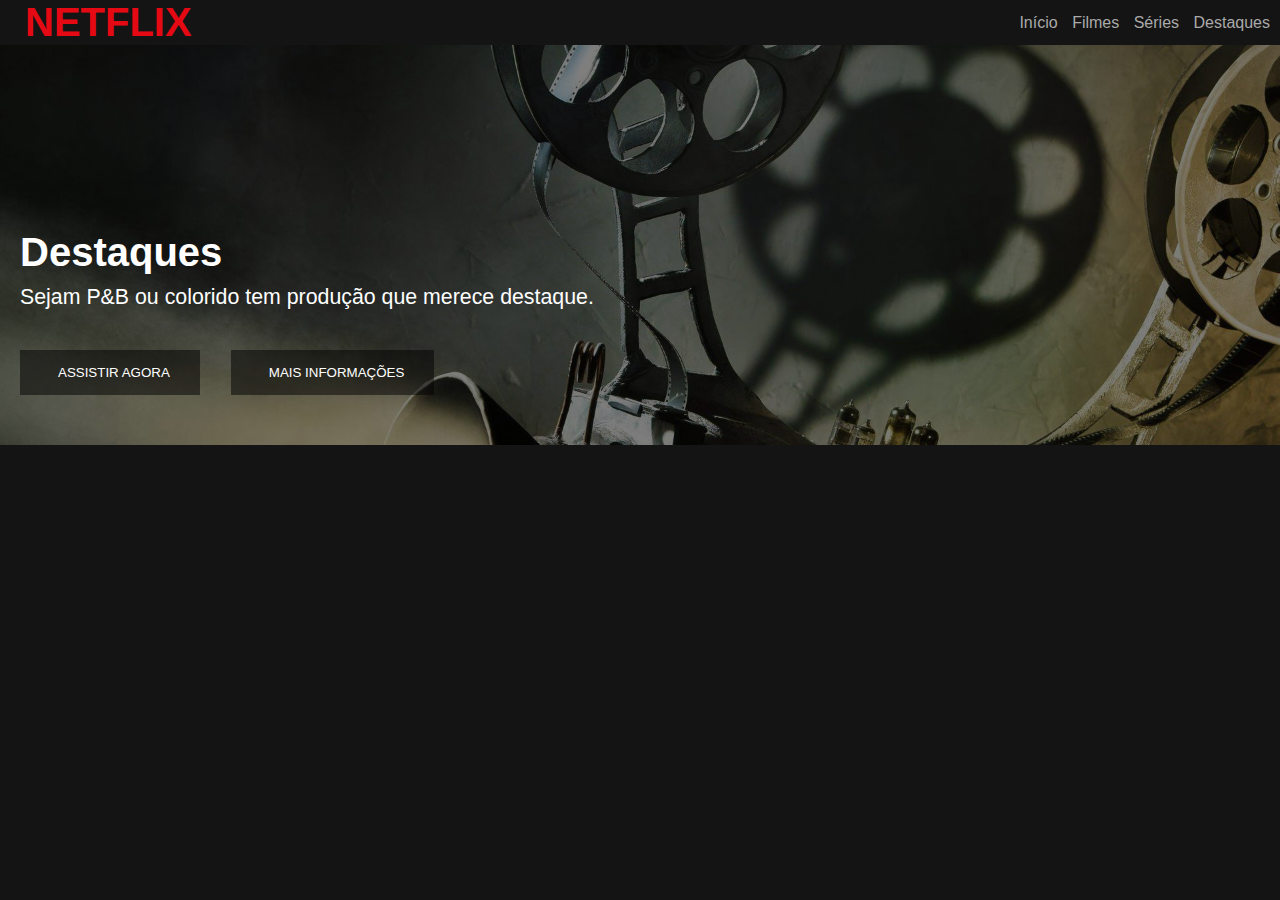
==== destaques.html @ c1b24419 "jQuery" ====
<!DOCTYPE html>
<html lang="pt-br">
<head>
    <meta charset="UTF-8">
    <meta http-equiv="X-UA-Compatible" content="IE=edge">
    <meta name="viewport" content="width=device-width, initial-scale=1.0">
    <link rel="stylesheet" type="text/css" href="_css/main.css"/>
    <title>NETFLIX CLONE</title>
</head>
<body>
    <header>
        <div class="container">
            <h2 class="logo">NETFLIX</h2>
            <nav>
                <a href="index.html">Início</a>
                <a href="filmes.html">Filmes</a>
                <a href="series.html">Séries</a>
                <a href="destaques.html">Destaques</a>
            </nav>
        </div>
    </header>
    <main>
        <div class="filme-principal">
            <div class="container">
                <h3 class="titulo">Destaques</h3>
                <P class="descricao">Sejam P&B ou colorido tem produção que merece destaque.</P>
                <div class="botoes">
                    <button role="button" class="botao">
                        <i class="fas fa-play"></i>
                        ASSISTIR AGORA
                    </button>
                    <button role="button" class="botao">
                        <i class="fas fa-info-circle"></i>
                        MAIS INFORMAÇÕES
                    </button>
                </div>
            </div>
        </div>
    </main>
    <link rel="stylesheet" href="https://use.fontawesome.com/releases/v5.15.4/css/all.css" integrity="sha384-DyZ88mC6Up2uqS4h/KRgHuoeGwBcD4Ng9SiP4dIRy0EXTlnuz47vAwmeGwVChigm" crossorigin="anonymous">
</body>
</html>
---- _css/main.css ----
@charset "UTF-8";

:root {
    --vermelho:#E50914;
    --preto:#141414;
}
* {
    margin: 0;
    padding: 0;
    box-sizing: border-box;
}

body {
    background: var(--preto);
    font-family: 'Arial Black', Arial, Helvetica, sans-serif;
    color: white;
}

header div.container {
    display: flex;
    flex-direction: row;
    align-items: center;
    justify-content: space-between;
}

.logo {
    margin-left: 5px;
    color: var(--vermelho);
    font-family: 'Arial Black', Arial, Helvetica, sans-serif;
    font-weight: bolder;
    font-size: 30pt;
}

header nav a {
    text-decoration: none;
    color: #aaa;
    margin-right: 10px;

}

header nav a:hover {
    color: white;
}

.filme-principal {
    font-size: 16pt;
    background: linear-gradient(rgba(0,0,0,.50),rgba(0,0,0,.50)100%), url('../_img/cinema_classico.jpg');
    height: 400px;
    background-size: cover;
    display: flex;
    flex-direction: column;
    justify-content: center;
    align-items: flex-start;
}

.filme-principal .descricao {
    margin-top: 10px;
    margin-bottom: 40px;
}

.titulo {
    margin-top: 15%;
    font-size: 40px;
    font-family: 'Trebuchet MS', 'Lucida Sans Unicode', 'Lucida Grande', 'Lucida Sans', Arial, sans-serif;
    
}

.botao {
    background-color: rgba(0,0,0,.50);
    border: none;
    color: white;
    padding: 15px 30px;
    margin-right: 25px;
    cursor: pointer;
    transition: 1.5s;
}

.botao:hover {
    background-color: white;
    color: black;

}

.botao i {
    margin-right: 8px;
}

.container {
    margin-left: 20px;
}

.filme-principal .container {
    width: 70%;
}
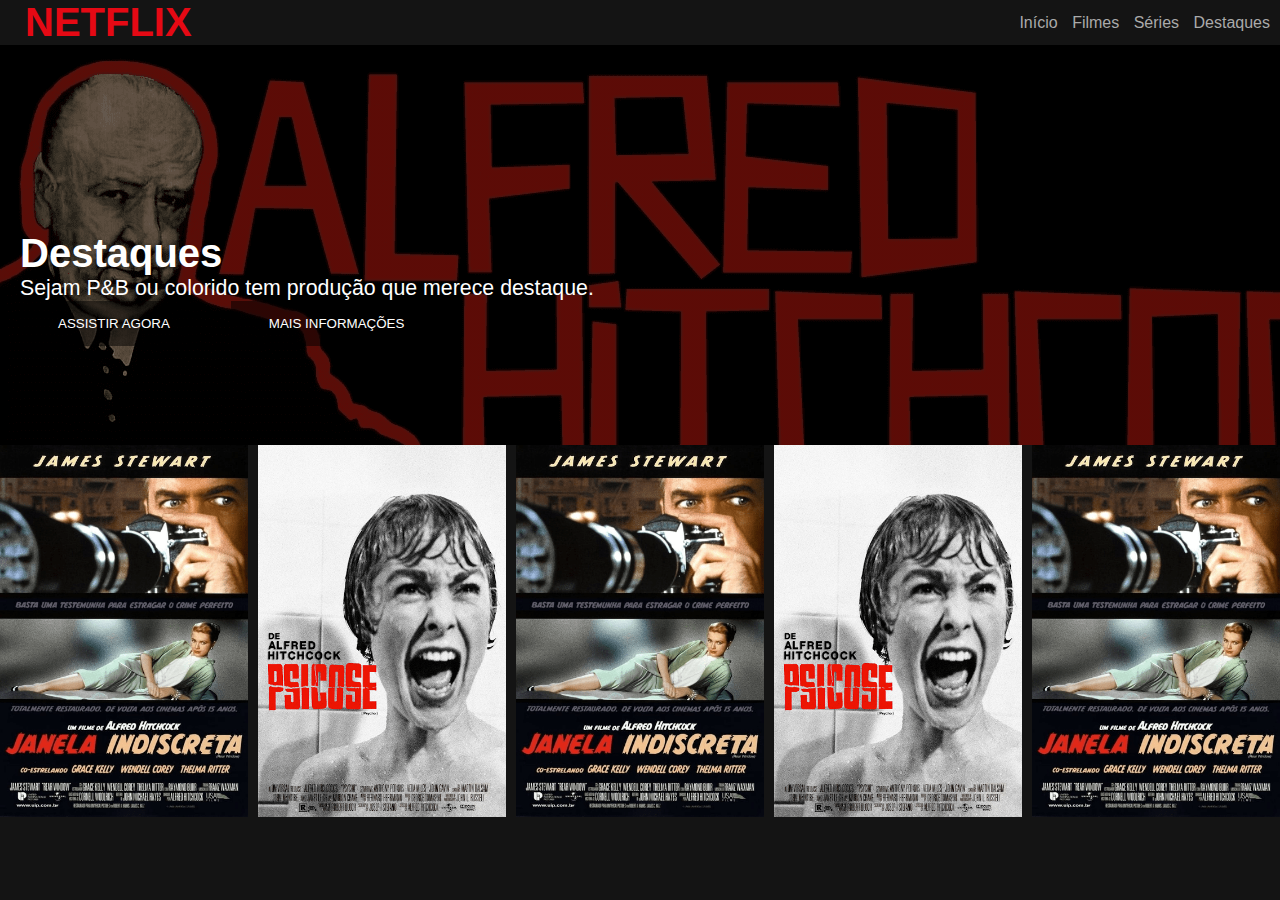
==== commit 2f2145a0: "Personalizar as páginas" ====
--- a/destaques.html
+++ b/destaques.html
@@ -5,6 +5,8 @@
     <meta http-equiv="X-UA-Compatible" content="IE=edge">
     <meta name="viewport" content="width=device-width, initial-scale=1.0">
     <link rel="stylesheet" type="text/css" href="_css/main.css"/>
+    <link rel="stylesheet" type="text/css" href="_css/owl/owl.carousel.min.css"/>
+    <link rel="stylesheet" type="text/css" href="_css/owl/owl.theme.default.min.css"/>
     <title>NETFLIX CLONE</title>
 </head>
 <body>
@@ -20,7 +22,7 @@
         </div>
     </header>
     <main>
-        <div class="filme-principal">
+        <div id="poster-destaques" class="inicio-principal">
             <div class="container">
                 <h3 class="titulo">Destaques</h3>
                 <P class="descricao">Sejam P&B ou colorido tem produção que merece destaque.</P>
@@ -37,6 +39,19 @@
             </div>
         </div>
     </main>
+    <div class="carrossel-inicio">
+        <div class="owl-carousel owl-theme">
+            <div class="item">
+                <img class="box-poster" src="_img/destaque01-min.png" alt="">
+            </div>
+            <div class="item">
+                <img class="box-poster" src="_img/destaque02-min.png" alt="">
+            </div>
+        </div>
+    </div>
     <link rel="stylesheet" href="https://use.fontawesome.com/releases/v5.15.4/css/all.css" integrity="sha384-DyZ88mC6Up2uqS4h/KRgHuoeGwBcD4Ng9SiP4dIRy0EXTlnuz47vAwmeGwVChigm" crossorigin="anonymous">
+    <script src="_js/owl/jquery.min.js"></script>
+    <script src="_js/owl/owl.carousel.min.js"></script>
+    <script src="_js/owl/setup.js"></script>
 </body>
 </html>--- a/_css/main.css
+++ b/_css/main.css
@@ -35,22 +35,37 @@
     text-decoration: none;
     color: #aaa;
     margin-right: 10px;
-
 }
 
 header nav a:hover {
     color: white;
 }
 
-.filme-principal {
+.inicio-principal {
     font-size: 16pt;
-    background: linear-gradient(rgba(0,0,0,.50),rgba(0,0,0,.50)100%), url('../_img/cinema_classico.jpg');
+    /*background: linear-gradient(rgba(0,0,0,.50),rgba(0,0,0,.50)100%), url('../_img/cinema_classico.png');-*/
     height: 400px;
     background-size: cover;
     display: flex;
     flex-direction: column;
     justify-content: center;
     align-items: flex-start;
+}
+
+#poster-inicio {
+    background: linear-gradient(rgba(0,0,0,.50),rgba(0,0,0,.50)100%), url('../_img/cinema_classico.png');
+}
+
+#poster-filmes {
+    background: linear-gradient(rgba(0,0,0,.50),rgba(0,0,0,.50)100%), url('../_img/filmes.png');
+}
+
+#poster-series {
+    background: linear-gradient(rgba(0,0,0,.50),rgba(0,0,0,.50)100%), url('../_img/series.png');
+}
+
+#poster-destaques {
+    background: linear-gradient(rgba(0,0,0,.50),rgba(0,0,0,.50)100%), url('../_img/destaques.png');
 }
 
 .filme-principal .descricao {
@@ -62,7 +77,6 @@
     margin-top: 15%;
     font-size: 40px;
     font-family: 'Trebuchet MS', 'Lucida Sans Unicode', 'Lucida Grande', 'Lucida Sans', Arial, sans-serif;
-    
 }
 
 .botao {
@@ -92,3 +106,9 @@
 .filme-principal .container {
     width: 70%;
 }
+
+.box-poster {
+    height: 100%;
+    width: 4100%;
+    display: block;
+}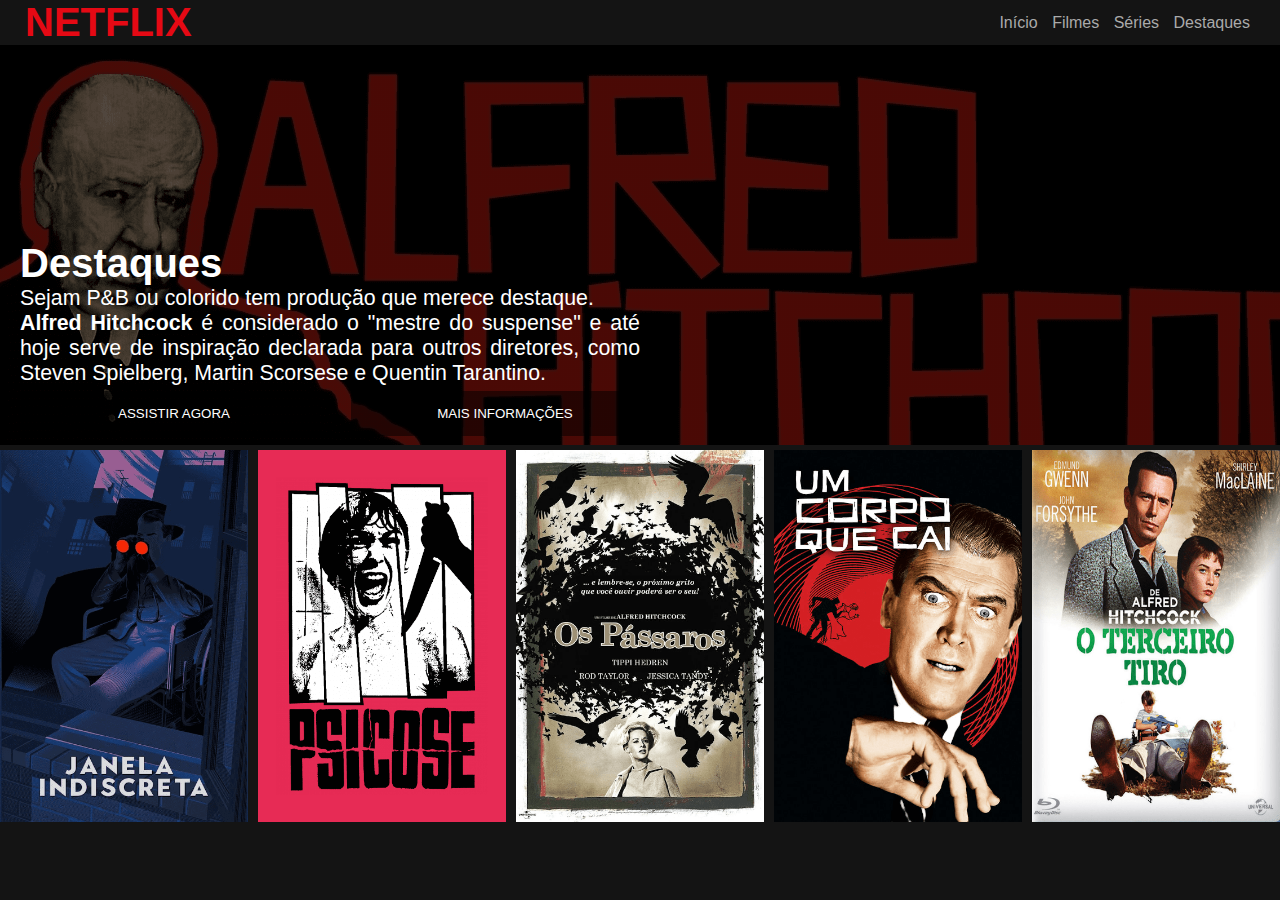
==== commit b4b23ebf: "Projeto Finalizado" ====
--- a/destaques.html
+++ b/destaques.html
@@ -5,6 +5,7 @@
     <meta http-equiv="X-UA-Compatible" content="IE=edge">
     <meta name="viewport" content="width=device-width, initial-scale=1.0">
     <link rel="stylesheet" type="text/css" href="_css/main.css"/>
+    <link rel="stylesheet" type="text/css" href="_css/responsive.css"/>
     <link rel="stylesheet" type="text/css" href="_css/owl/owl.carousel.min.css"/>
     <link rel="stylesheet" type="text/css" href="_css/owl/owl.theme.default.min.css"/>
     <title>NETFLIX CLONE</title>
@@ -25,7 +26,7 @@
         <div id="poster-destaques" class="inicio-principal">
             <div class="container">
                 <h3 class="titulo">Destaques</h3>
-                <P class="descricao">Sejam P&B ou colorido tem produção que merece destaque.</P>
+                <P class="descricao">Sejam P&B ou colorido tem produção que merece destaque.<br><b>Alfred Hitchcock</b> é considerado o "mestre do suspense" e até hoje serve de inspiração declarada para outros diretores, como Steven Spielberg, Martin Scorsese e Quentin Tarantino.</p>
                 <div class="botoes">
                     <button role="button" class="botao">
                         <i class="fas fa-play"></i>
@@ -42,10 +43,19 @@
     <div class="carrossel-inicio">
         <div class="owl-carousel owl-theme">
             <div class="item">
-                <img class="box-poster" src="_img/destaque01-min.png" alt="">
+                <img class="box-poster" src="_img/destaque01-min.png" alt="Janela Indiscreta">
             </div>
             <div class="item">
-                <img class="box-poster" src="_img/destaque02-min.png" alt="">
+                <img class="box-poster" src="_img/destaque02-min.png" alt="Psicose">
+            </div>
+            <div class="item">
+                <img class="box-poster" src="_img/destaque03-min.png" alt="Os Pássaros">
+            </div>
+            <div class="item">
+                <img class="box-poster" src="_img/destaque04-min.png" alt="Um Corpo que Cai">
+            </div>
+            <div class="item">
+                <img class="box-poster" src="_img/destaque05-min.png" alt="O Terceiro Tiro">
             </div>
         </div>
     </div>
--- a/_css/main.css
+++ b/_css/main.css
@@ -14,6 +14,7 @@
     background: var(--preto);
     font-family: 'Arial Black', Arial, Helvetica, sans-serif;
     color: white;
+    text-align: justify;
 }
 
 header div.container {
@@ -53,19 +54,19 @@
 }
 
 #poster-inicio {
-    background: linear-gradient(rgba(0,0,0,.50),rgba(0,0,0,.50)100%), url('../_img/cinema_classico.png');
+    background: linear-gradient(rgba(0,0,0,.60),rgba(0,0,0,.60)100%), url('../_img/cinema_classico.png');
 }
 
 #poster-filmes {
-    background: linear-gradient(rgba(0,0,0,.50),rgba(0,0,0,.50)100%), url('../_img/filmes.png');
+    background: linear-gradient(rgba(0,0,0,.60),rgba(0,0,0,.60)100%), url('../_img/filmes.png');
 }
 
 #poster-series {
-    background: linear-gradient(rgba(0,0,0,.50),rgba(0,0,0,.50)100%), url('../_img/series.png');
+    background: linear-gradient(rgba(0,0,0,.60),rgba(0,0,0,.60)100%), url('../_img/series.png');
 }
 
 #poster-destaques {
-    background: linear-gradient(rgba(0,0,0,.50),rgba(0,0,0,.50)100%), url('../_img/destaques.png');
+    background: linear-gradient(rgba(0,0,0,.60),rgba(0,0,0,.60)100%), url('../_img/destaques.png');
 }
 
 .filme-principal .descricao {
@@ -101,6 +102,7 @@
 
 .container {
     margin-left: 20px;
+    margin-right: 20px;
 }
 
 .filme-principal .container {
@@ -109,6 +111,10 @@
 
 .box-poster {
     height: 100%;
-    width: 4100%;
+    width: 100%;
     display: block;
+}
+
+.carrossel-inicio {
+    margin-top: 5px;
 }--- a/_css/responsive.css
+++ b/_css/responsive.css
@@ -0,0 +1,19 @@
+@charset "UTF-8";
+
+@media screen and (max-width:700px){
+    header div.container{
+    display: flex;
+    flex-direction: column;
+    }
+}
+
+    .botao{
+        margin-top: 5px;
+        width: 300px;
+}
+
+@media screen and (min-width:1000px){
+    .descricao{
+        width: 50%;
+    }
+}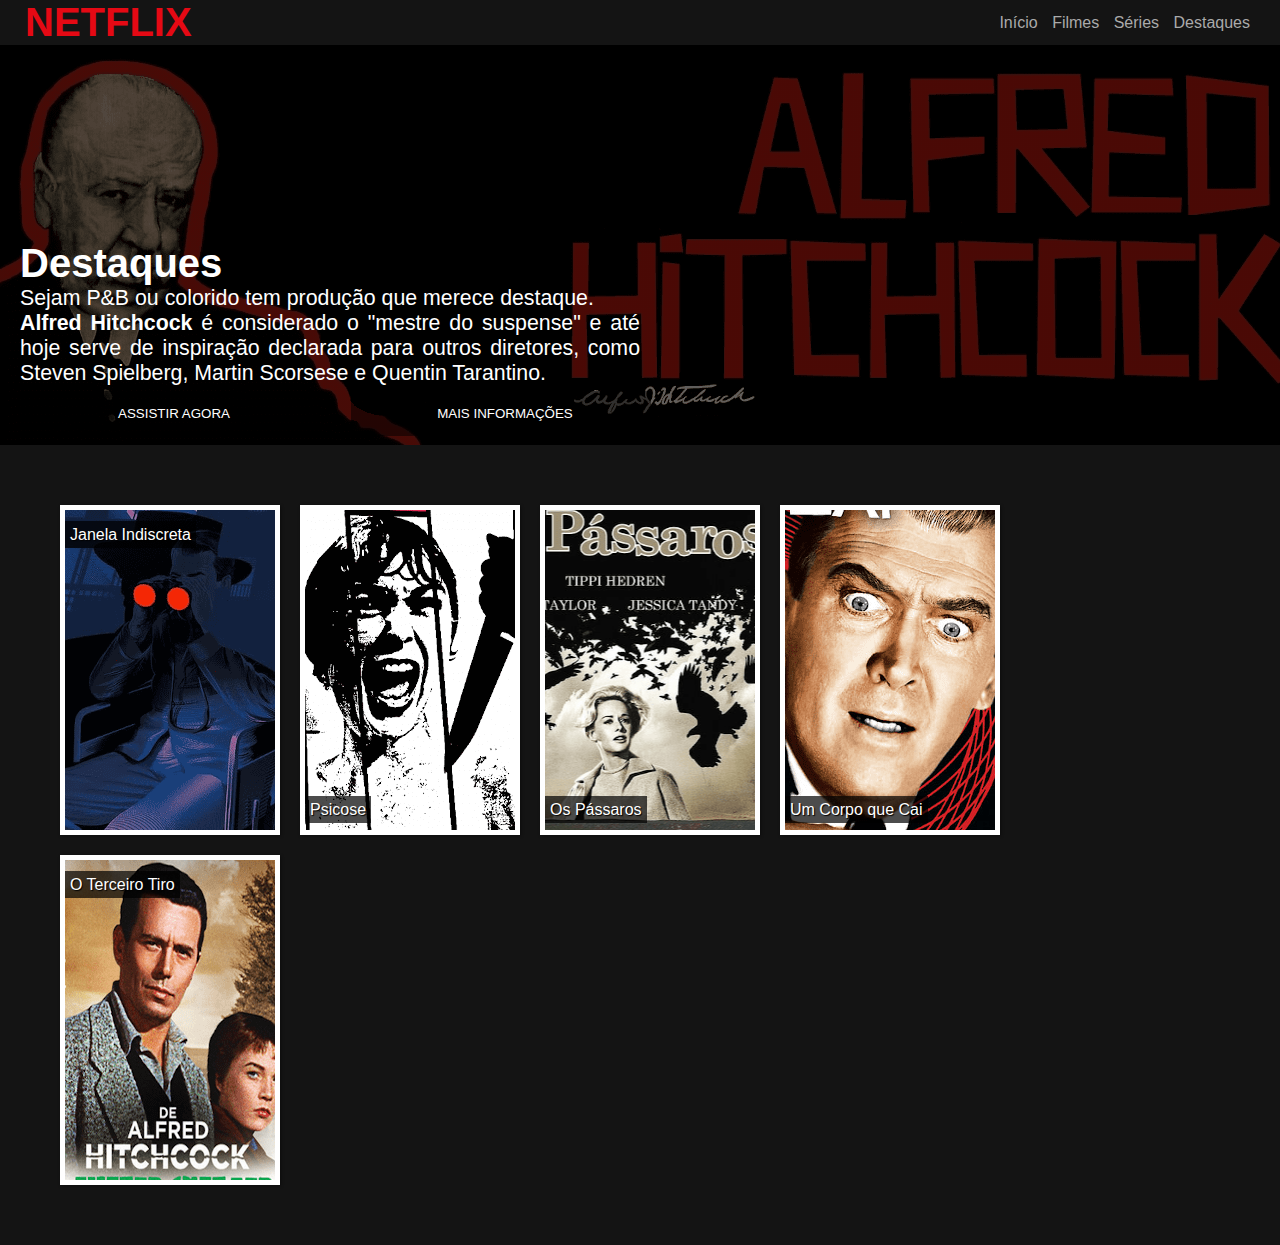
==== commit 56c197c7: "Final" ====
--- a/destaques.html
+++ b/destaques.html
@@ -5,9 +5,8 @@
     <meta http-equiv="X-UA-Compatible" content="IE=edge">
     <meta name="viewport" content="width=device-width, initial-scale=1.0">
     <link rel="stylesheet" type="text/css" href="_css/main.css"/>
+    <link rel="stylesheet" type="text/css" href="_css/destaque.css"/>
     <link rel="stylesheet" type="text/css" href="_css/responsive.css"/>
-    <link rel="stylesheet" type="text/css" href="_css/owl/owl.carousel.min.css"/>
-    <link rel="stylesheet" type="text/css" href="_css/owl/owl.theme.default.min.css"/>
     <title>NETFLIX CLONE</title>
 </head>
 <body>
@@ -40,28 +39,15 @@
             </div>
         </div>
     </main>
-    <div class="carrossel-inicio">
-        <div class="owl-carousel owl-theme">
-            <div class="item">
-                <img class="box-poster" src="_img/destaque01-min.png" alt="Janela Indiscreta">
-            </div>
-            <div class="item">
-                <img class="box-poster" src="_img/destaque02-min.png" alt="Psicose">
-            </div>
-            <div class="item">
-                <img class="box-poster" src="_img/destaque03-min.png" alt="Os Pássaros">
-            </div>
-            <div class="item">
-                <img class="box-poster" src="_img/destaque04-min.png" alt="Um Corpo que Cai">
-            </div>
-            <div class="item">
-                <img class="box-poster" src="_img/destaque05-min.png" alt="O Terceiro Tiro">
-            </div>
-        </div>
+    <div class="catalogo-filmes">
+        <ul id="album">
+            <li id="destaque1" class="catalogo"><span>Janela Indiscreta</span></li>
+            <li id="destaque2" class="catalogo"><span>Psicose</span></li>
+            <li id="destaque3" class="catalogo"><span>Os Pássaros</span></li>
+            <li id="destaque4" class="catalogo"><span>Um Corpo que Cai</span></li>
+            <li id="destaque5" class="catalogo"><span>O Terceiro Tiro</span></li>
+        </ul>
     </div>
     <link rel="stylesheet" href="https://use.fontawesome.com/releases/v5.15.4/css/all.css" integrity="sha384-DyZ88mC6Up2uqS4h/KRgHuoeGwBcD4Ng9SiP4dIRy0EXTlnuz47vAwmeGwVChigm" crossorigin="anonymous">
-    <script src="_js/owl/jquery.min.js"></script>
-    <script src="_js/owl/owl.carousel.min.js"></script>
-    <script src="_js/owl/setup.js"></script>
 </body>
 </html>--- a/_css/main.css
+++ b/_css/main.css
@@ -44,7 +44,6 @@
 
 .inicio-principal {
     font-size: 16pt;
-    /*background: linear-gradient(rgba(0,0,0,.50),rgba(0,0,0,.50)100%), url('../_img/cinema_classico.png');-*/
     height: 400px;
     background-size: cover;
     display: flex;
--- a/_css/destaque.css
+++ b/_css/destaque.css
@@ -0,0 +1,118 @@
+@charset "UTF-8";
+
+#album {
+    width: 100%;
+    margin: 0px;
+    padding: 50px;
+    overflow: hidden;
+    list-style: none;
+}
+
+#album li {
+    float: left;
+    width: 220px;
+    height: 330px;
+    margin: 10px;
+    border: 5px solid white;
+    background-color: #ffffff;
+    box-shadow: 1px 1px 3px rgba(0,0,0,.4);
+    -webkit-transition: all 0.5s ease-in;
+}
+
+li#destaque1 {
+    background: url('../_img/destaque01-min.png') no-repeat;
+    background-position: 60% 25%;
+    background-size: 440px 660px;
+    background-color: #ffffff;
+}
+
+#album li#destaque1:hover {
+    background-position: 0px 0px;
+    background-size: 220px 330px;
+}
+
+li#destaque2 {
+    background: url('../_img/destaque02-min.png') no-repeat;
+    background-position: 50% 20%;
+    background-size: 440px 660px;
+    background-color: #ffffff;
+}
+
+#album li#destaque2:hover {
+    background-position: 0px 0px;
+    background-size: 220px 330px;
+}
+
+li#destaque3 {
+    background: url('../_img/destaque03-min.png') no-repeat;
+    background-position: 65% 90%;
+    background-size: 440px 660px;
+    background-color: #ffffff;
+}
+
+#album li#destaque3:hover {
+    background-position: 0px 0px;
+    background-size: 220px 330px;
+}
+
+li#destaque4 {
+    background: url('../_img/destaque04-min.png') no-repeat;
+    background-position: 90% 50%;
+    background-size: 440px 660px;
+    background-color: #ffffff;
+}
+
+#album li#destaque4:hover {
+    background-position: 0px 0px;
+    background-size: 220px 330px;
+}
+
+li#destaque5 {
+    background: url('../_img/destaque05-min.png') no-repeat;
+    background-position: 50% 0%;
+    background-size: 440px 660px;
+    background-color: #ffffff;
+}
+
+#album li#destaque5:hover {
+    background-position: 0px 0px;
+    background-size: 220px 330px;
+}
+
+#album li#destaque1 span {
+    line-height: 50px;
+}
+
+#album li#destaque2 span {
+    line-height: 600px;
+}
+
+#album li#destaque3 span {
+    line-height: 600px;
+}
+
+#album li#destaque4 span {
+    line-height: 600px;
+}
+
+#album li#destaque5 span {
+    line-height: 50px;
+}
+
+li.catalogo span {
+    opacity: 1;
+    color: white;
+    text-shadow: 1px 1px 1px #000000;
+    background-color: rgba(0,0,0,.7);
+    font-size: 12pt;
+ /**   line-height: 600px; **/
+    padding: 5px;
+}
+
+#album li:hover {
+    -webkit-transform: scale(1.3);
+}
+
+#album li:hover span {
+    opacity: 0;
+}